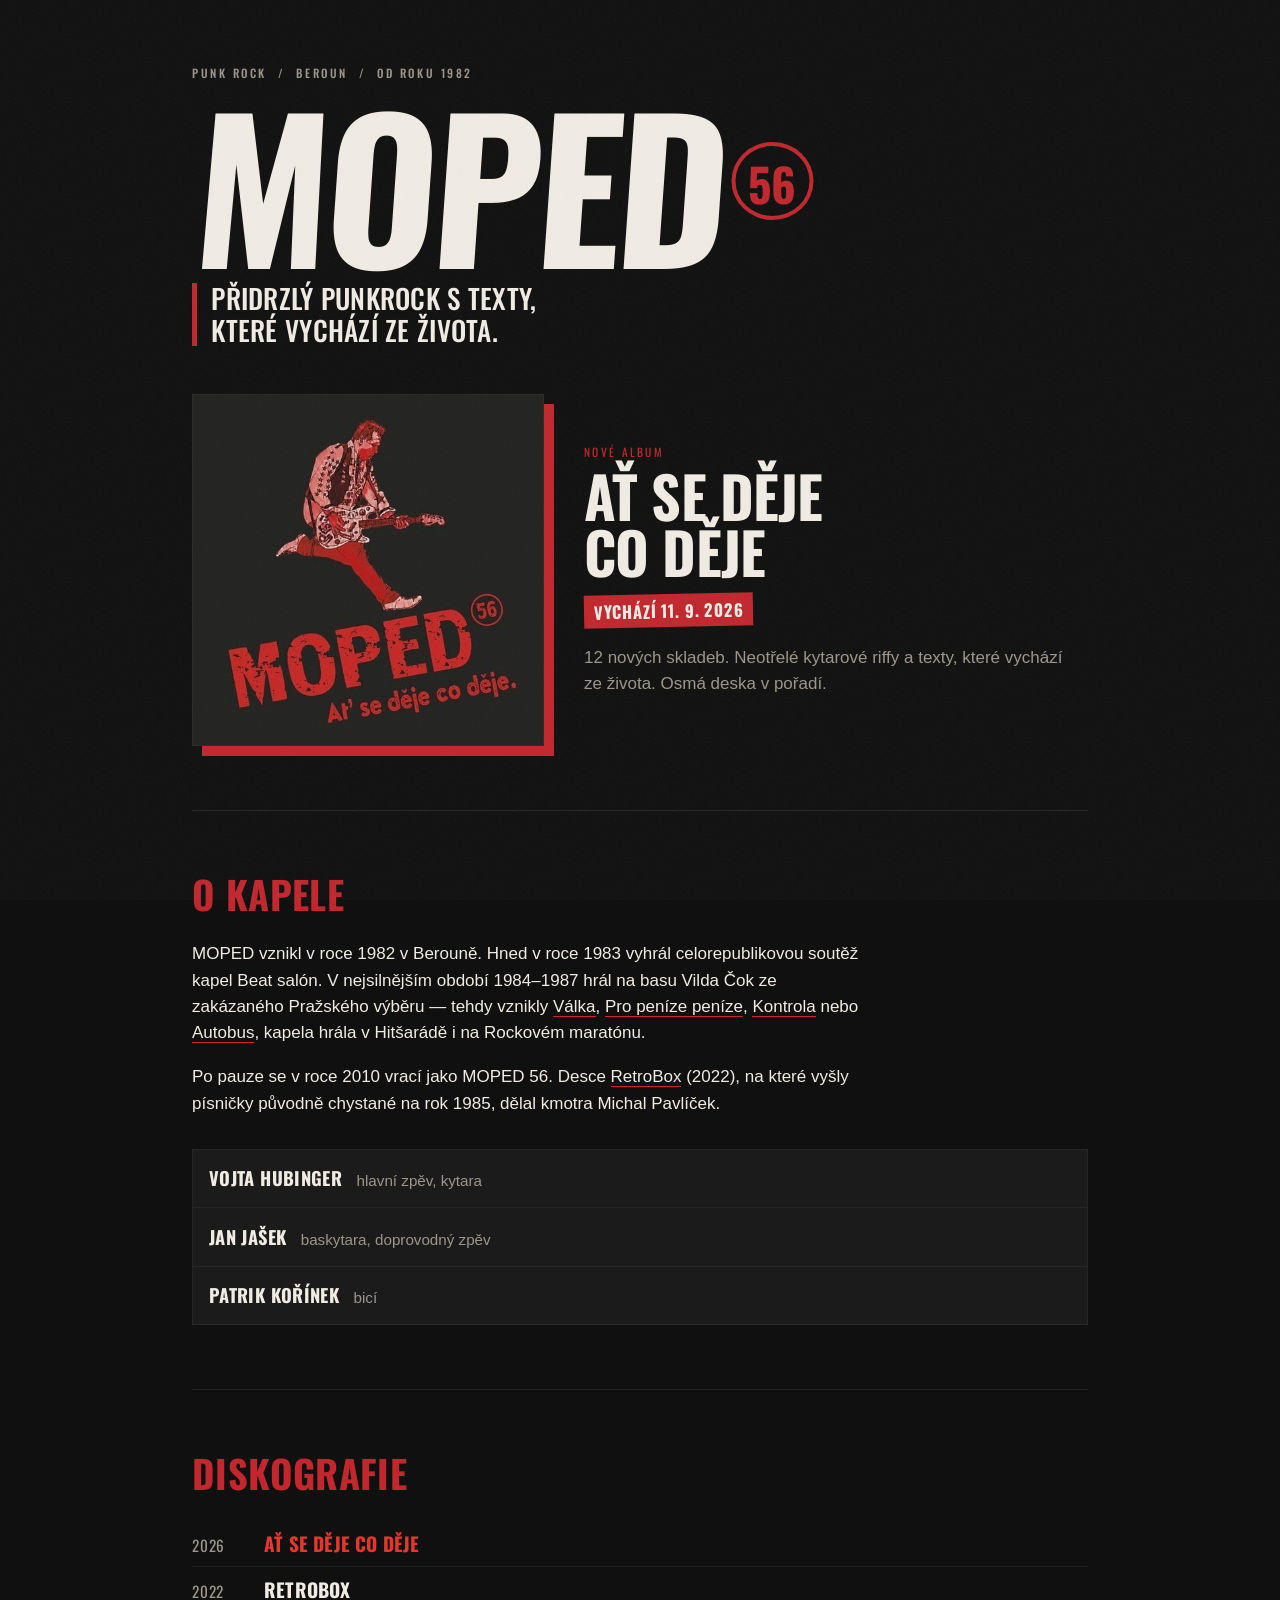
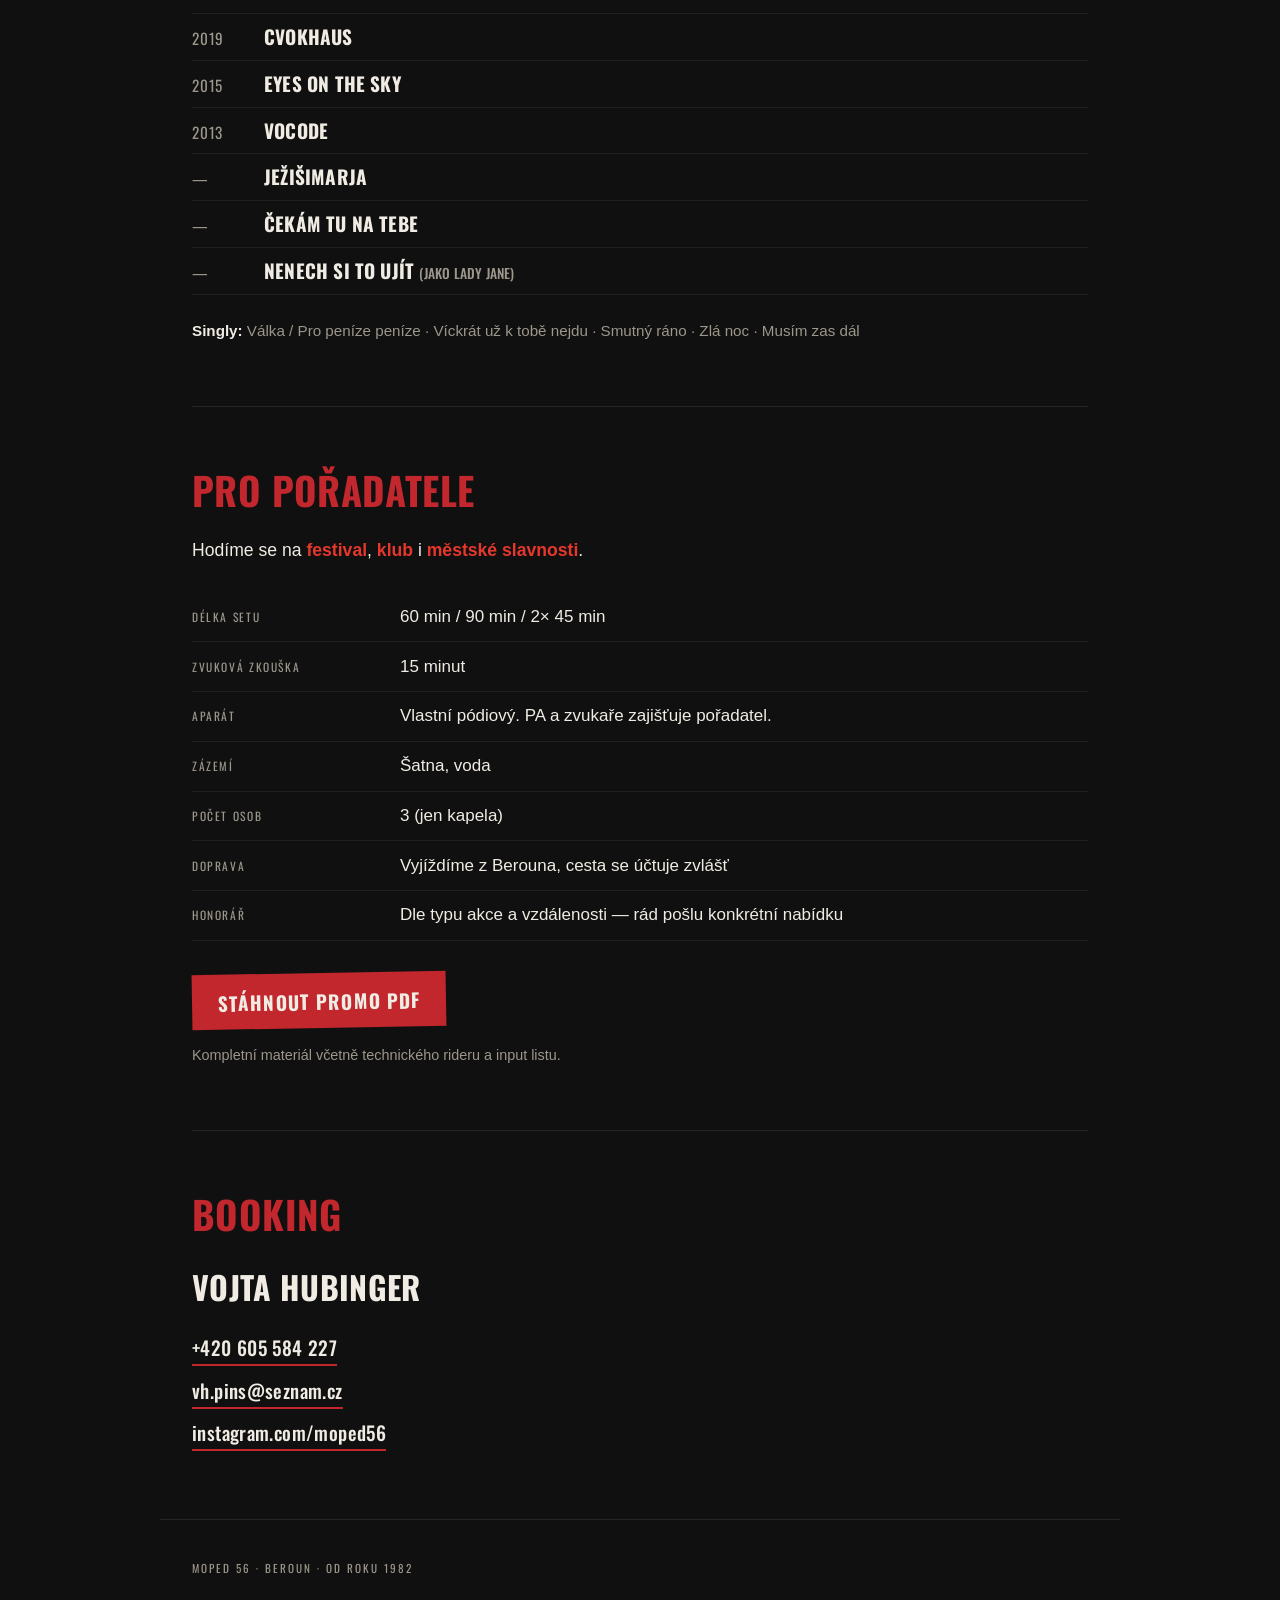
==== index.html @ 7392727e "Punk one-pager for MOPED 56 with a cleaned promoter PDF" ====
<!doctype html>
<html lang="cs">
<head>
<meta charset="utf-8">
<meta name="viewport" content="width=device-width, initial-scale=1">
<title>MOPED 56 — punk rock z Berouna od roku 1982</title>
<meta name="description" content="Přidrzlý punkrock s texty, které vychází ze života. Nové album Ať se děje co děje vychází 11. 9. 2026. Booking a promo materiály pro pořadatele.">
<meta property="og:type" content="website">
<meta property="og:title" content="MOPED 56 — Ať se děje co děje">
<meta property="og:description" content="Přidrzlý punkrock z Berouna od roku 1982. Nové album vychází 11. 9. 2026.">
<meta property="og:image" content="assets/cover.jpg">
<meta property="og:locale" content="cs_CZ">
<link rel="preconnect" href="https://fonts.googleapis.com">
<link rel="preconnect" href="https://fonts.gstatic.com" crossorigin>
<link href="https://fonts.googleapis.com/css2?family=Oswald:wght@500;700&display=swap&subset=latin-ext" rel="stylesheet">
<link rel="stylesheet" href="style.css">
</head>
<body>

<header class="hero">
  <p class="kicker">Punk rock &nbsp;/&nbsp; Beroun &nbsp;/&nbsp; od roku 1982</p>

  <h1 class="wordmark">Moped<span class="fiftysix">56</span></h1>

  <p class="claim">Přidrzlý punkrock s texty,<br>které vychází ze života.</p>

  <div class="release">
    <img class="cover" src="assets/cover.jpg" alt="Obal alba Ať se děje co děje" width="520" height="520">
    <div class="release-text">
      <p class="label">Nové album</p>
      <h2 class="album">Ať se děje<br>co děje</h2>
      <p class="date">Vychází 11. 9. 2026</p>
      <p class="meta">12 nových skladeb. Neotřelé kytarové riffy a texty, které vychází ze života. Osmá deska v pořadí.</p>
    </div>
  </div>
</header>

<main>

<section id="kapela">
  <h2 class="rubric">O kapele</h2>
  <div class="prose">
    <p>MOPED vznikl v roce 1982 v Berouně. Hned v roce 1983 vyhrál celorepublikovou soutěž kapel Beat salón. V nejsilnějším období 1984–1987 hrál na basu Vilda Čok ze zakázaného Pražského výběru — tehdy vznikly <em>Válka</em>, <em>Pro peníze peníze</em>, <em>Kontrola</em> nebo <em>Autobus</em>, kapela hrála v Hitšarádě i na Rockovém maratónu.</p>
    <p>Po pauze se v roce 2010 vrací jako MOPED 56. Desce <em>RetroBox</em> (2022), na které vyšly písničky původně chystané na rok 1985, dělal kmotra Michal Pavlíček.</p>
  </div>

  <ul class="lineup">
    <li><strong>Vojta Hubinger</strong><span>hlavní zpěv, kytara</span></li>
    <li><strong>Jan Jašek</strong><span>baskytara, doprovodný zpěv</span></li>
    <li><strong>Patrik Kořínek</strong><span>bicí</span></li>
  </ul>
</section>

<section id="diskografie">
  <h2 class="rubric">Diskografie</h2>
  <ol class="records">
    <li><span class="rec-year">2026</span> <span class="rec-name">Ať se děje co děje</span></li>
    <li><span class="rec-year">2022</span> <span class="rec-name">RetroBox</span></li>
    <li><span class="rec-year">2019</span> <span class="rec-name">Cvokhaus</span></li>
    <li><span class="rec-year">2015</span> <span class="rec-name">Eyes on the Sky</span></li>
    <li><span class="rec-year">2013</span> <span class="rec-name">VoCoDe</span></li>
    <li><span class="rec-year">—</span> <span class="rec-name">Ježišimarja</span></li>
    <li><span class="rec-year">—</span> <span class="rec-name">Čekám tu na tebe</span></li>
    <li><span class="rec-year">—</span> <span class="rec-name">Nenech si to ujít <em>(jako Lady Jane)</em></span></li>
  </ol>
  <p class="singles"><strong>Singly:</strong> Válka / Pro peníze peníze · Víckrát už k tobě nejdu · Smutný ráno · Zlá noc · Musím zas dál</p>
</section>

<section id="poradatele">
  <h2 class="rubric">Pro pořadatele</h2>
  <p class="fits">Hodíme se na <strong>festival</strong>, <strong>klub</strong> i <strong>městské slavnosti</strong>.</p>

  <dl class="specs">
    <div><dt>Délka setu</dt><dd>60 min / 90 min / 2× 45 min</dd></div>
    <div><dt>Zvuková zkouška</dt><dd>15 minut</dd></div>
    <div><dt>Aparát</dt><dd>Vlastní pódiový. PA a zvukaře zajišťuje pořadatel.</dd></div>
    <div><dt>Zázemí</dt><dd>Šatna, voda</dd></div>
    <div><dt>Počet osob</dt><dd>3 (jen kapela)</dd></div>
    <div><dt>Doprava</dt><dd>Vyjíždíme z Berouna, cesta se účtuje zvlášť</dd></div>
    <div><dt>Honorář</dt><dd>Dle typu akce a vzdálenosti — rád pošlu konkrétní nabídku</dd></div>
  </dl>

  <a class="button" href="Moped56-promo.pdf" download>Stáhnout promo PDF</a>
  <p class="button-note">Kompletní materiál včetně technického rideru a input listu.</p>
</section>

<section id="booking">
  <h2 class="rubric">Booking</h2>
  <p class="booker">Vojta Hubinger</p>
  <ul class="contact">
    <li><a href="tel:+420605584227">+420 605 584 227</a></li>
    <li><a href="mailto:vh.pins@seznam.cz">vh.pins@seznam.cz</a></li>
    <li><a href="https://instagram.com/moped56" rel="noopener">instagram.com/moped56</a></li>
  </ul>
</section>

</main>

<footer>
  <p>MOPED 56 · Beroun · od roku 1982</p>
</footer>

</body>
</html>
---- style.css ----
:root {
  --ink: #101010;
  --ink-soft: #1b1b1b;
  --paper: #f0ece4;
  --paper-dim: #9c968b;
  --red: #c1272d;
  --red-hot: #e5372c;
  --display: "Oswald", "Haettenschweiler", "Arial Narrow", sans-serif;
  --text: -apple-system, BlinkMacSystemFont, "Segoe UI", Helvetica, Arial, sans-serif;
}

*, *::before, *::after { box-sizing: border-box; }

body {
  margin: 0;
  background: var(--ink);
  color: var(--paper);
  font-family: var(--text);
  font-size: 17px;
  line-height: 1.55;
  -webkit-font-smoothing: antialiased;
}

/* Grain over the whole page — keeps the flat black from looking like a slide */
body::after {
  content: "";
  position: fixed;
  inset: 0;
  pointer-events: none;
  z-index: 9;
  opacity: 0.05;
  background-image: url("data:image/svg+xml;utf8,<svg xmlns='http://www.w3.org/2000/svg' width='160' height='160'><filter id='n'><feTurbulence type='fractalNoise' baseFrequency='0.85' numOctaves='3'/></filter><rect width='160' height='160' filter='url(%23n)'/></svg>");
}

img { max-width: 100%; height: auto; display: block; }

a { color: var(--red-hot); }

/* ---------- hero ---------- */

.hero {
  padding: 2.5rem 1.25rem 3rem;
  max-width: 60rem;
  margin: 0 auto;
}

.kicker {
  font-family: var(--display);
  font-weight: 500;
  text-transform: uppercase;
  letter-spacing: 0.22em;
  font-size: 0.72rem;
  color: var(--paper-dim);
  margin: 0 0 1.5rem;
}

.wordmark {
  font-family: var(--display);
  font-weight: 700;
  text-transform: uppercase;
  font-size: clamp(4.5rem, 24vw, 12rem);
  line-height: 0.8;
  letter-spacing: -0.03em;
  margin: 0;
  transform: skewX(-4deg);
  transform-origin: left bottom;
}

.fiftysix {
  display: inline-block;
  vertical-align: super;
  margin-left: 0.12em;
  font-size: 0.24em;
  line-height: 1;
  letter-spacing: 0;
  color: var(--red);
  border: 0.09em solid var(--red);
  border-radius: 50%;
  padding: 0.3em 0.28em 0.22em;
  transform: skewX(4deg);
}

.claim {
  font-family: var(--display);
  font-weight: 500;
  font-size: clamp(1.15rem, 4.5vw, 1.7rem);
  line-height: 1.15;
  text-transform: uppercase;
  letter-spacing: 0.01em;
  margin: 1.5rem 0 0;
  padding-left: 0.9rem;
  border-left: 5px solid var(--red);
}

/* ---------- release block ---------- */

.release {
  margin-top: 3rem;
  display: grid;
  gap: 1.75rem;
  align-items: center;
}

.cover {
  width: 100%;
  max-width: 26rem;
  border: 1px solid #2b2b2b;
  box-shadow: 10px 10px 0 var(--red);
}

.label {
  font-family: var(--display);
  text-transform: uppercase;
  letter-spacing: 0.2em;
  font-size: 0.72rem;
  color: var(--red);
  margin: 0 0 0.4rem;
}

.album {
  font-family: var(--display);
  font-weight: 700;
  text-transform: uppercase;
  font-size: clamp(2.2rem, 9vw, 3.6rem);
  line-height: 0.98;
  letter-spacing: -0.015em;
  margin: 0;
}

.date {
  font-family: var(--display);
  font-weight: 700;
  text-transform: uppercase;
  letter-spacing: 0.05em;
  font-size: 1.05rem;
  margin: 0.9rem 0 0;
  display: inline-block;
  background: var(--red);
  color: var(--paper);
  padding: 0.25rem 0.6rem 0.2rem;
  transform: rotate(-1.2deg);
}

.meta {
  margin: 1.1rem 0 0;
  color: var(--paper-dim);
  max-width: 30rem;
}

/* ---------- sections ---------- */

main {
  max-width: 60rem;
  margin: 0 auto;
  padding: 0 1.25rem;
}

section {
  padding: 3rem 0;
  border-top: 1px solid #262626;
}

.rubric {
  font-family: var(--display);
  font-weight: 700;
  text-transform: uppercase;
  font-size: clamp(1.6rem, 6vw, 2.4rem);
  letter-spacing: 0.01em;
  line-height: 1;
  margin: 0 0 1.75rem;
  color: var(--red);
}

.prose p { margin: 0 0 1.1rem; max-width: 42rem; }
.prose em { font-style: normal; color: var(--paper); border-bottom: 1px solid var(--red); }

/* ---------- lineup ---------- */

.lineup {
  list-style: none;
  margin: 2rem 0 0;
  padding: 0;
  display: grid;
  gap: 1px;
  background: #262626;
  border: 1px solid #262626;
}

.lineup li {
  background: var(--ink-soft);
  padding: 0.9rem 1rem;
  display: flex;
  flex-wrap: wrap;
  gap: 0.25rem 0.9rem;
  align-items: baseline;
}

.lineup strong {
  font-family: var(--display);
  font-weight: 700;
  text-transform: uppercase;
  letter-spacing: 0.02em;
  font-size: 1.15rem;
}

.lineup span { color: var(--paper-dim); font-size: 0.95rem; }

/* ---------- discography ---------- */

.records { list-style: none; margin: 0; padding: 0; }

.records li {
  display: flex;
  gap: 1rem;
  align-items: baseline;
  padding: 0.5rem 0;
  border-bottom: 1px solid #1f1f1f;
}

.records li:first-child .rec-name { color: var(--red-hot); }

.rec-year {
  font-family: var(--display);
  color: var(--paper-dim);
  font-size: 0.95rem;
  min-width: 3.5rem;
  letter-spacing: 0.05em;
}

.rec-name {
  font-family: var(--display);
  font-weight: 700;
  text-transform: uppercase;
  font-size: 1.2rem;
  letter-spacing: 0.01em;
}

.rec-name em { font-style: normal; font-weight: 500; color: var(--paper-dim); font-size: 0.85rem; }

.singles { margin: 1.5rem 0 0; color: var(--paper-dim); font-size: 0.95rem; }
.singles strong { color: var(--paper); }

/* ---------- promoters ---------- */

.fits { margin: 0 0 1.75rem; font-size: 1.1rem; }
.fits strong { color: var(--red-hot); }

.specs { margin: 0; }

.specs > div {
  display: grid;
  grid-template-columns: 1fr;
  gap: 0.1rem;
  padding: 0.7rem 0;
  border-bottom: 1px solid #1f1f1f;
}

.specs dt {
  font-family: var(--display);
  text-transform: uppercase;
  letter-spacing: 0.14em;
  font-size: 0.72rem;
  color: var(--paper-dim);
}

.specs dd { margin: 0; }

.button {
  display: inline-block;
  margin-top: 2rem;
  background: var(--red);
  color: var(--paper);
  text-decoration: none;
  font-family: var(--display);
  font-weight: 700;
  text-transform: uppercase;
  letter-spacing: 0.06em;
  font-size: 1.2rem;
  padding: 0.85rem 1.6rem 0.75rem;
  transform: rotate(-1deg);
  transition: background 0.1s linear, transform 0.1s linear;
}

.button:hover, .button:focus {
  background: var(--red-hot);
  transform: rotate(0deg) scale(1.02);
}

.button-note { margin: 1rem 0 0; color: var(--paper-dim); font-size: 0.9rem; }

/* ---------- booking ---------- */

.booker {
  font-family: var(--display);
  font-weight: 700;
  text-transform: uppercase;
  font-size: clamp(1.5rem, 6vw, 2rem);
  letter-spacing: 0.01em;
  margin: 0 0 1rem;
}

.contact { list-style: none; margin: 0; padding: 0; }

.contact li { padding: 0.35rem 0; }

.contact a {
  font-family: var(--display);
  font-weight: 500;
  font-size: 1.2rem;
  letter-spacing: 0.02em;
  color: var(--paper);
  text-decoration: none;
  border-bottom: 2px solid var(--red);
  padding-bottom: 2px;
}

.contact a:hover, .contact a:focus { color: var(--red-hot); }

/* ---------- footer ---------- */

footer {
  max-width: 60rem;
  margin: 0 auto;
  padding: 2.5rem 1.25rem 3.5rem;
  border-top: 1px solid #262626;
}

footer p {
  margin: 0;
  font-family: var(--display);
  text-transform: uppercase;
  letter-spacing: 0.18em;
  font-size: 0.7rem;
  color: var(--paper-dim);
}

/* ---------- wider screens ---------- */

@media (min-width: 46rem) {
  .hero { padding: 4rem 2rem 4rem; }
  main, footer { padding-left: 2rem; padding-right: 2rem; }
  .release { grid-template-columns: minmax(0, 22rem) 1fr; gap: 2.5rem; }
  .specs > div { grid-template-columns: 12rem 1fr; gap: 1rem; align-items: baseline; }
  .specs dt { padding-top: 0.2rem; }
  section { padding: 4rem 0; }
}

@media (prefers-reduced-motion: reduce) {
  .button { transition: none; }
}
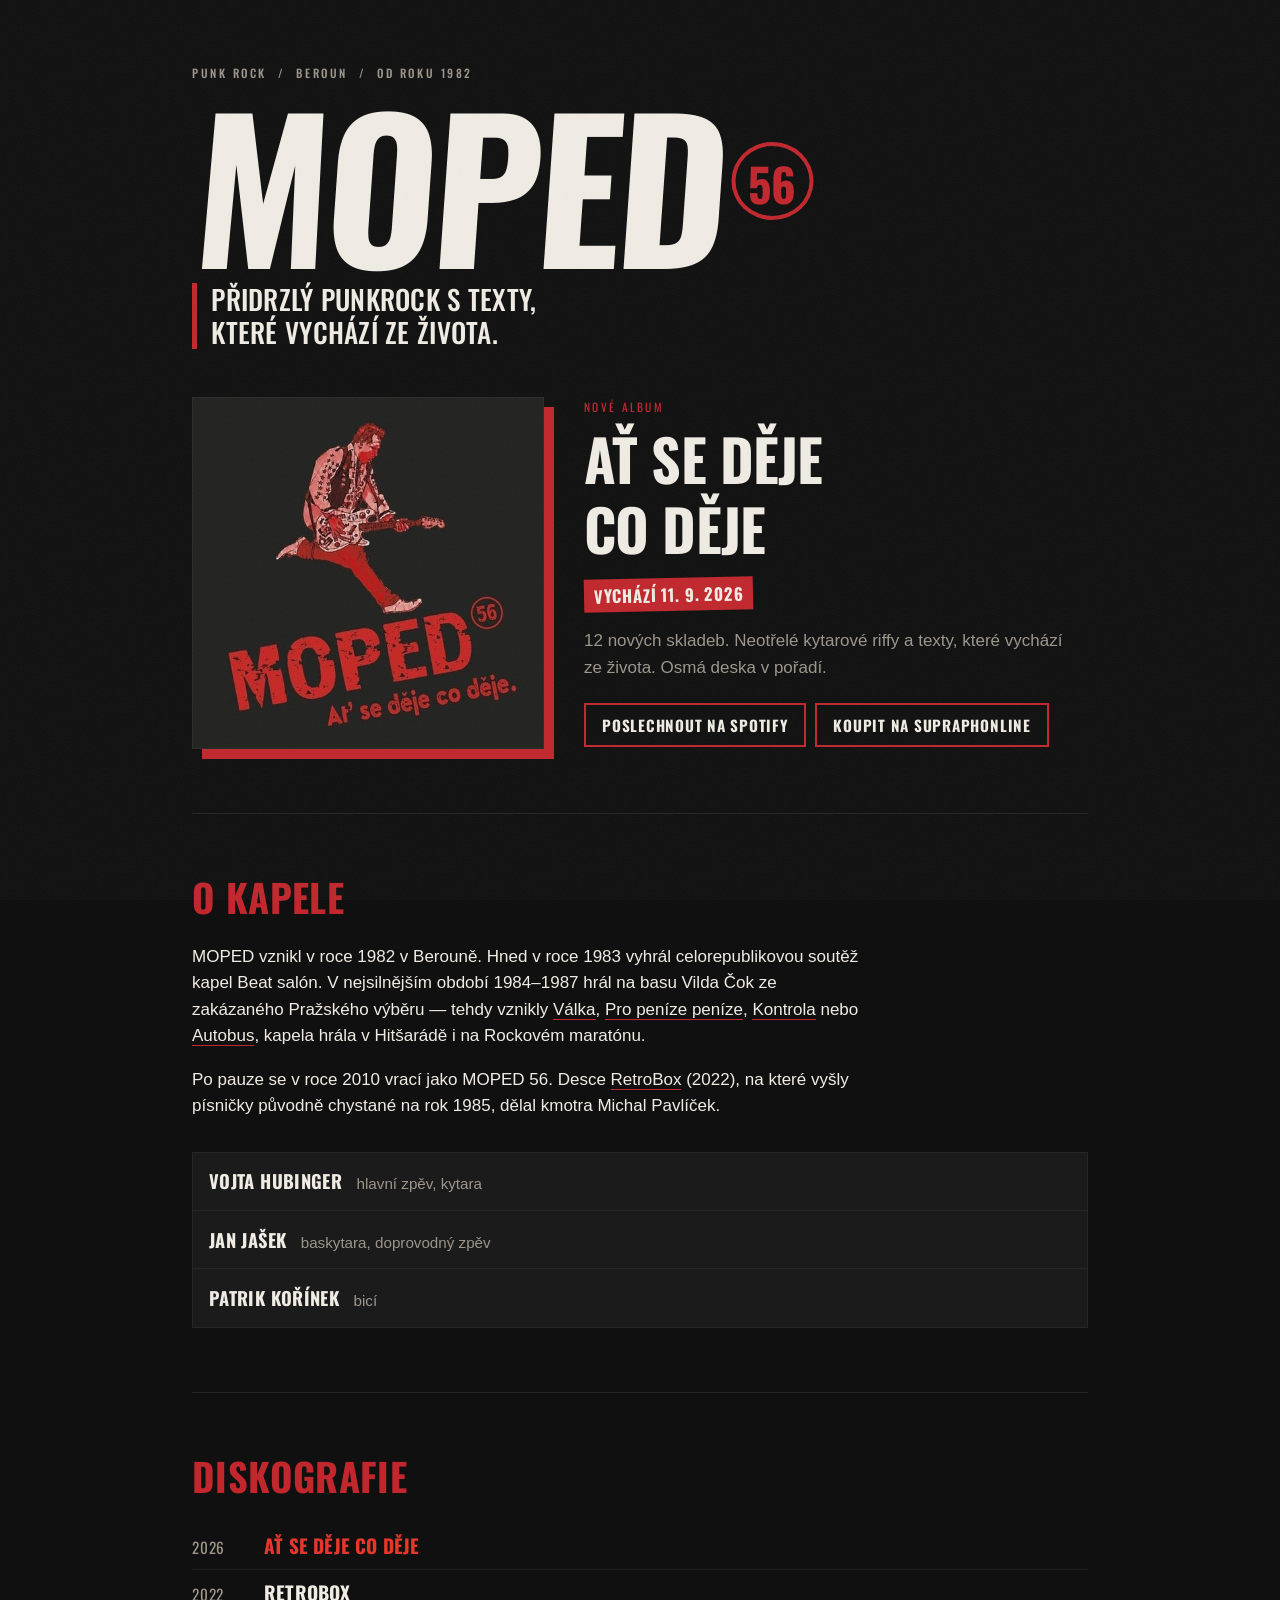
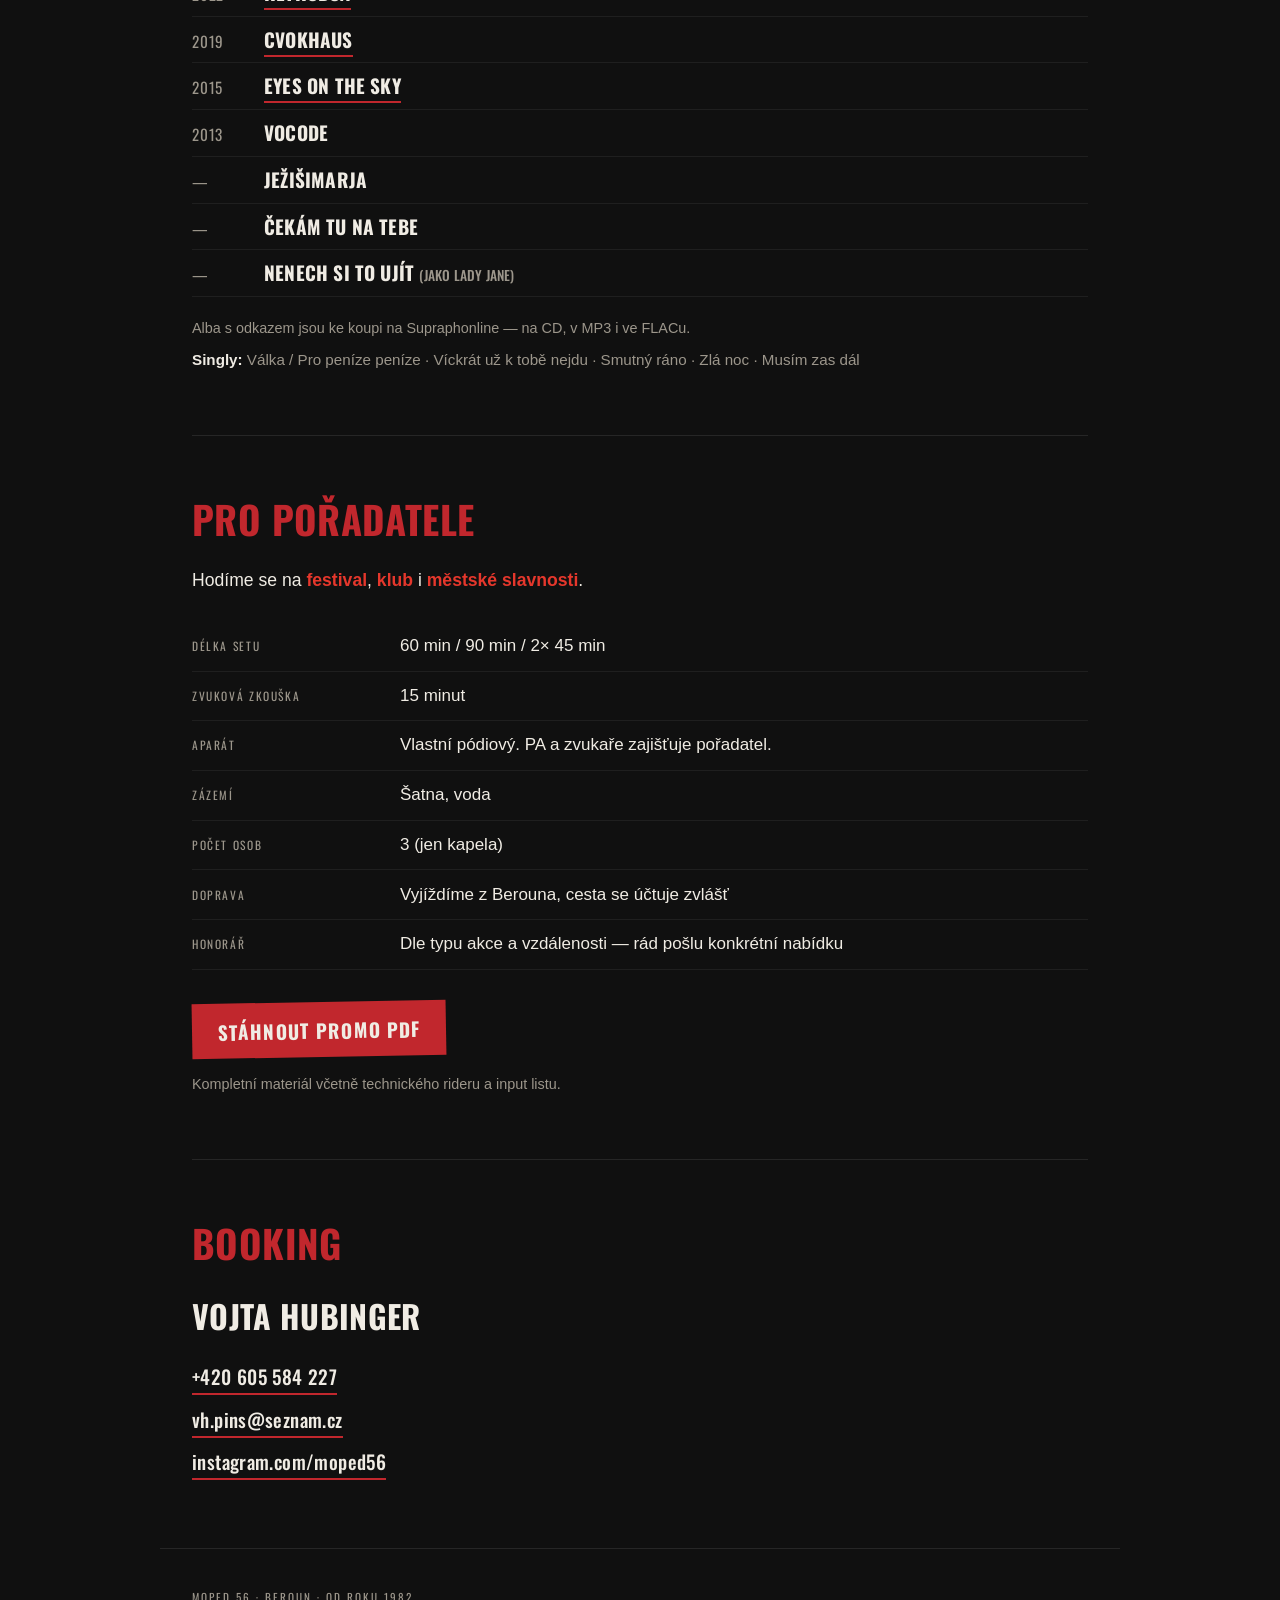
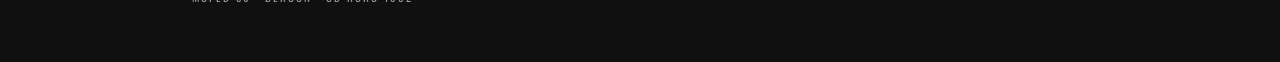
==== commit 44a15b41: "Add Spotify and Supraphonline links, fix caron collision in the album title Also adds docs/ covering" ====
--- a/index.html
+++ b/index.html
@@ -31,6 +31,11 @@
       <h2 class="album">Ať se děje<br>co děje</h2>
       <p class="date">Vychází 11. 9. 2026</p>
       <p class="meta">12 nových skladeb. Neotřelé kytarové riffy a texty, které vychází ze života. Osmá deska v pořadí.</p>
+
+      <div class="links">
+        <a class="link-btn" href="https://open.spotify.com/artist/3JX1EqImdihFfyDZTZLHoA" rel="noopener">Poslechnout na Spotify</a>
+        <a class="link-btn" href="https://www.supraphonline.cz/umelec/253257-moped-56" rel="noopener">Koupit na Supraphonline</a>
+      </div>
     </div>
   </div>
 </header>
@@ -55,14 +60,15 @@
   <h2 class="rubric">Diskografie</h2>
   <ol class="records">
     <li><span class="rec-year">2026</span> <span class="rec-name">Ať se děje co děje</span></li>
-    <li><span class="rec-year">2022</span> <span class="rec-name">RetroBox</span></li>
-    <li><span class="rec-year">2019</span> <span class="rec-name">Cvokhaus</span></li>
-    <li><span class="rec-year">2015</span> <span class="rec-name">Eyes on the Sky</span></li>
+    <li><span class="rec-year">2022</span> <span class="rec-name"><a href="https://www.supraphonline.cz/album/697543-retrobox" rel="noopener">RetroBox</a></span></li>
+    <li><span class="rec-year">2019</span> <span class="rec-name"><a href="https://www.supraphonline.cz/album/479770-cvokhaus" rel="noopener">Cvokhaus</a></span></li>
+    <li><span class="rec-year">2015</span> <span class="rec-name"><a href="https://www.supraphonline.cz/album/176116-eyes-on-the-sky" rel="noopener">Eyes on the Sky</a></span></li>
     <li><span class="rec-year">2013</span> <span class="rec-name">VoCoDe</span></li>
     <li><span class="rec-year">—</span> <span class="rec-name">Ježišimarja</span></li>
     <li><span class="rec-year">—</span> <span class="rec-name">Čekám tu na tebe</span></li>
     <li><span class="rec-year">—</span> <span class="rec-name">Nenech si to ujít <em>(jako Lady Jane)</em></span></li>
   </ol>
+  <p class="disco-note">Alba s odkazem jsou ke koupi na Supraphonline — na CD, v MP3 i ve FLACu.</p>
   <p class="singles"><strong>Singly:</strong> Válka / Pro peníze peníze · Víckrát už k tobě nejdu · Smutný ráno · Zlá noc · Musím zas dál</p>
 </section>
 
--- a/style.css
+++ b/style.css
@@ -84,7 +84,7 @@
   font-family: var(--display);
   font-weight: 500;
   font-size: clamp(1.15rem, 4.5vw, 1.7rem);
-  line-height: 1.15;
+  line-height: 1.2;
   text-transform: uppercase;
   letter-spacing: 0.01em;
   margin: 1.5rem 0 0;
@@ -122,7 +122,9 @@
   font-weight: 700;
   text-transform: uppercase;
   font-size: clamp(2.2rem, 9vw, 3.6rem);
-  line-height: 0.98;
+  /* Czech carons need the room: below 1.2 the Ě of "co děje" rides up into the
+     line above and reads as a comma after "SE". Verified at 1.10 and 1.16 too. */
+  line-height: 1.22;
   letter-spacing: -0.015em;
   margin: 0;
 }
@@ -145,6 +147,31 @@
   margin: 1.1rem 0 0;
   color: var(--paper-dim);
   max-width: 30rem;
+}
+
+.links {
+  display: flex;
+  flex-wrap: wrap;
+  gap: 0.6rem;
+  margin-top: 1.4rem;
+}
+
+.link-btn {
+  font-family: var(--display);
+  font-weight: 700;
+  text-transform: uppercase;
+  letter-spacing: 0.05em;
+  font-size: 0.95rem;
+  color: var(--paper);
+  text-decoration: none;
+  border: 2px solid var(--red);
+  padding: 0.55rem 1rem 0.45rem;
+  transition: background 0.1s linear, color 0.1s linear;
+}
+
+.link-btn:hover, .link-btn:focus {
+  background: var(--red);
+  color: var(--paper);
 }
 
 /* ---------- sections ---------- */
@@ -237,7 +264,18 @@
 
 .rec-name em { font-style: normal; font-weight: 500; color: var(--paper-dim); font-size: 0.85rem; }
 
-.singles { margin: 1.5rem 0 0; color: var(--paper-dim); font-size: 0.95rem; }
+.rec-name a {
+  color: var(--paper);
+  text-decoration: none;
+  border-bottom: 2px solid var(--red);
+  padding-bottom: 1px;
+}
+
+.rec-name a:hover, .rec-name a:focus { color: var(--red-hot); }
+
+.disco-note { margin: 1.25rem 0 0; color: var(--paper-dim); font-size: 0.9rem; }
+
+.singles { margin: 0.5rem 0 0; color: var(--paper-dim); font-size: 0.95rem; }
 .singles strong { color: var(--paper); }
 
 /* ---------- promoters ---------- */
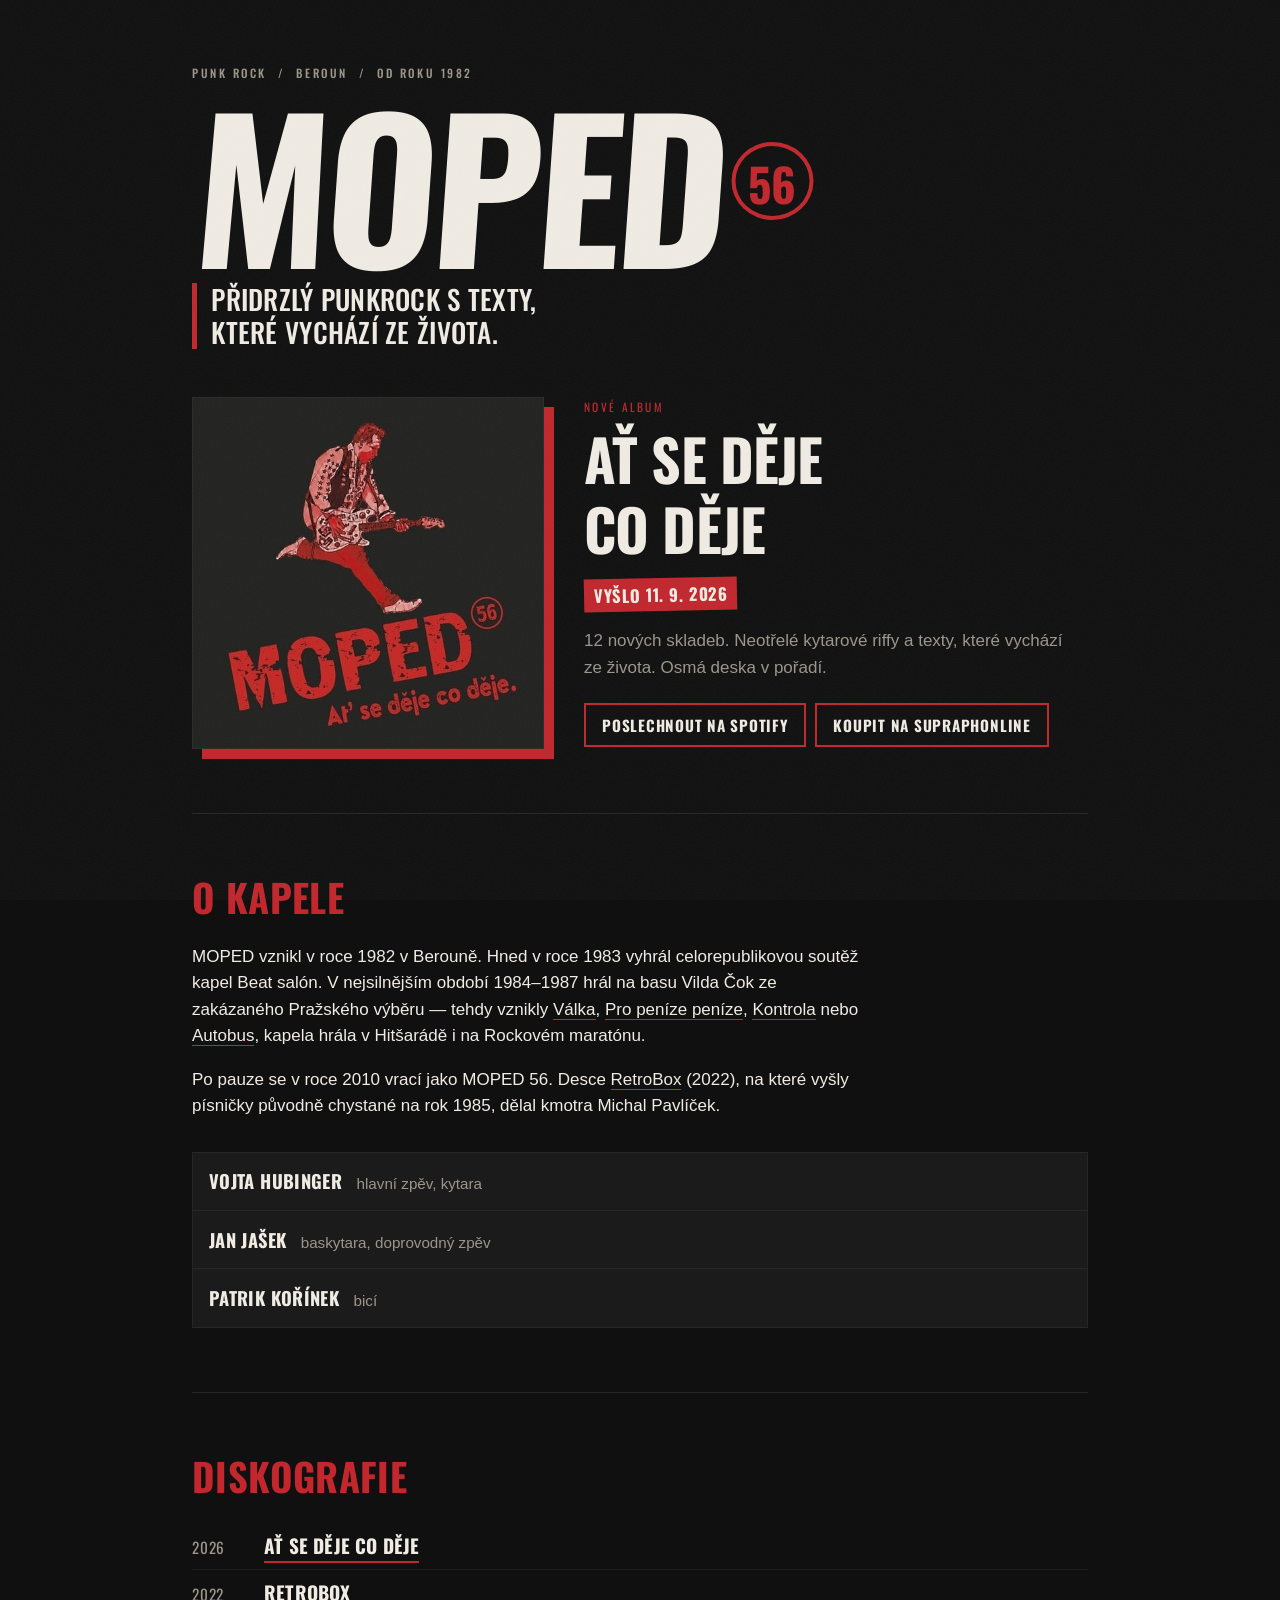
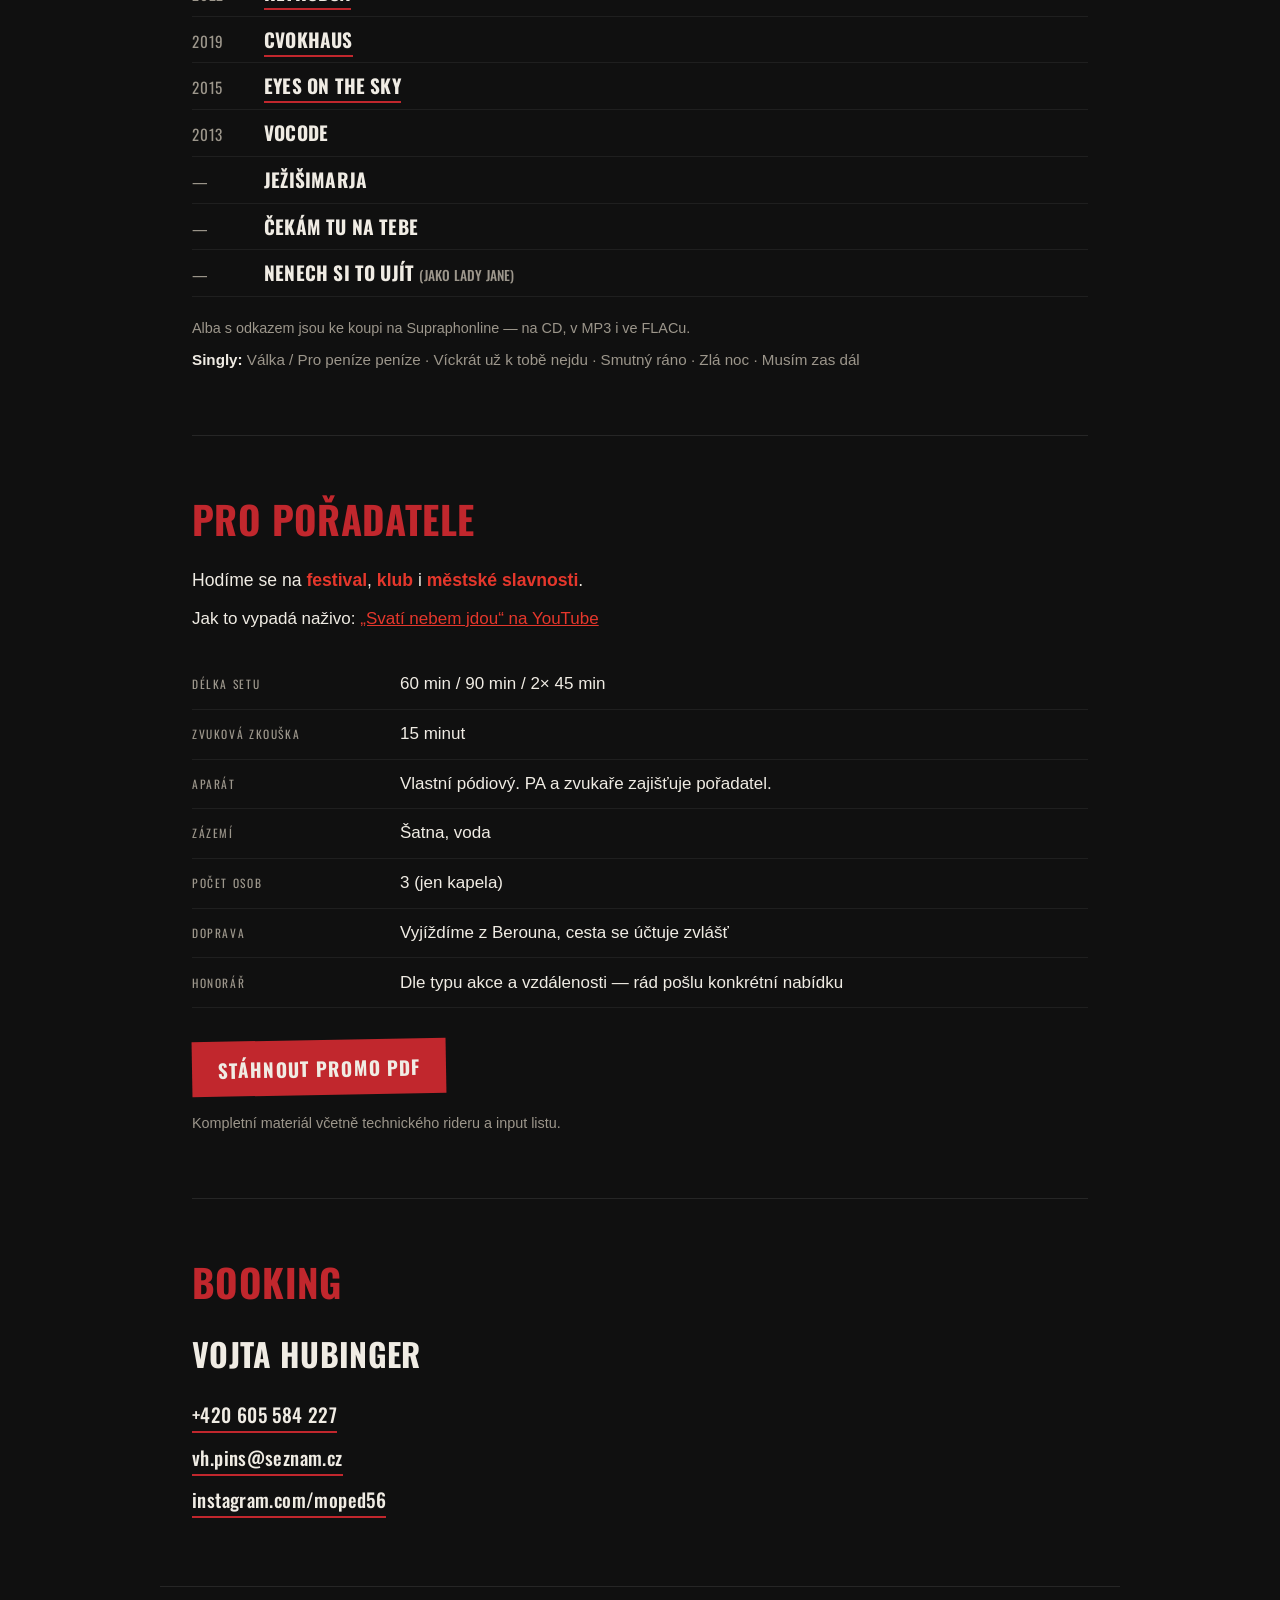
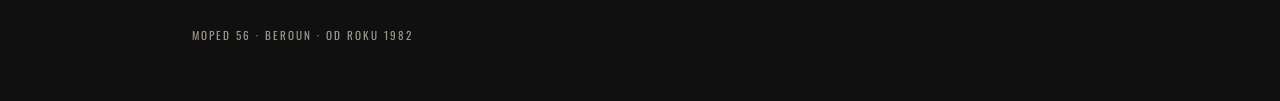
==== commit 182ed09a: "Link new album shop page and live video, add sitemap - Hero buy button and discography point at the " ====
--- a/index.html
+++ b/index.html
@@ -4,12 +4,14 @@
 <meta charset="utf-8">
 <meta name="viewport" content="width=device-width, initial-scale=1">
 <title>MOPED 56 — punk rock z Berouna od roku 1982</title>
-<meta name="description" content="Přidrzlý punkrock s texty, které vychází ze života. Nové album Ať se děje co děje vychází 11. 9. 2026. Booking a promo materiály pro pořadatele.">
+<meta name="description" content="Přidrzlý punkrock s texty, které vychází ze života. Nové album Ať se děje co děje vyšlo 11. 9. 2026. Booking a promo materiály pro pořadatele.">
 <meta property="og:type" content="website">
 <meta property="og:title" content="MOPED 56 — Ať se děje co děje">
-<meta property="og:description" content="Přidrzlý punkrock z Berouna od roku 1982. Nové album vychází 11. 9. 2026.">
-<meta property="og:image" content="assets/cover.jpg">
+<meta property="og:description" content="Přidrzlý punkrock z Berouna od roku 1982. Nové album vyšlo 11. 9. 2026.">
+<meta property="og:url" content="https://moped56.cz/">
+<meta property="og:image" content="https://moped56.cz/assets/cover.jpg">
 <meta property="og:locale" content="cs_CZ">
+<link rel="canonical" href="https://moped56.cz/">
 <link rel="preconnect" href="https://fonts.googleapis.com">
 <link rel="preconnect" href="https://fonts.gstatic.com" crossorigin>
 <link href="https://fonts.googleapis.com/css2?family=Oswald:wght@500;700&display=swap&subset=latin-ext" rel="stylesheet">
@@ -29,12 +31,12 @@
     <div class="release-text">
       <p class="label">Nové album</p>
       <h2 class="album">Ať se děje<br>co děje</h2>
-      <p class="date">Vychází 11. 9. 2026</p>
+      <p class="date">Vyšlo 11. 9. 2026</p>
       <p class="meta">12 nových skladeb. Neotřelé kytarové riffy a texty, které vychází ze života. Osmá deska v pořadí.</p>
 
       <div class="links">
         <a class="link-btn" href="https://open.spotify.com/artist/3JX1EqImdihFfyDZTZLHoA" rel="noopener">Poslechnout na Spotify</a>
-        <a class="link-btn" href="https://www.supraphonline.cz/umelec/253257-moped-56" rel="noopener">Koupit na Supraphonline</a>
+        <a class="link-btn" href="https://www.supraphonline.cz/album/943127-at-se-deje-co-deje" rel="noopener">Koupit na Supraphonline</a>
       </div>
     </div>
   </div>
@@ -59,7 +61,7 @@
 <section id="diskografie">
   <h2 class="rubric">Diskografie</h2>
   <ol class="records">
-    <li><span class="rec-year">2026</span> <span class="rec-name">Ať se děje co děje</span></li>
+    <li><span class="rec-year">2026</span> <span class="rec-name"><a href="https://www.supraphonline.cz/album/943127-at-se-deje-co-deje" rel="noopener">Ať se děje co děje</a></span></li>
     <li><span class="rec-year">2022</span> <span class="rec-name"><a href="https://www.supraphonline.cz/album/697543-retrobox" rel="noopener">RetroBox</a></span></li>
     <li><span class="rec-year">2019</span> <span class="rec-name"><a href="https://www.supraphonline.cz/album/479770-cvokhaus" rel="noopener">Cvokhaus</a></span></li>
     <li><span class="rec-year">2015</span> <span class="rec-name"><a href="https://www.supraphonline.cz/album/176116-eyes-on-the-sky" rel="noopener">Eyes on the Sky</a></span></li>
@@ -75,6 +77,7 @@
 <section id="poradatele">
   <h2 class="rubric">Pro pořadatele</h2>
   <p class="fits">Hodíme se na <strong>festival</strong>, <strong>klub</strong> i <strong>městské slavnosti</strong>.</p>
+  <p class="live-video">Jak to vypadá naživo: <a href="https://www.youtube.com/watch?v=m8Ar5Jatpdw" rel="noopener">„Svatí nebem jdou“ na YouTube</a></p>
 
   <dl class="specs">
     <div><dt>Délka setu</dt><dd>60 min / 90 min / 2× 45 min</dd></div>
--- a/style.css
+++ b/style.css
@@ -282,6 +282,7 @@
 
 .fits { margin: 0 0 1.75rem; font-size: 1.1rem; }
 .fits strong { color: var(--red-hot); }
+.live-video { margin: -1rem 0 1.75rem; }
 
 .specs { margin: 0; }
 
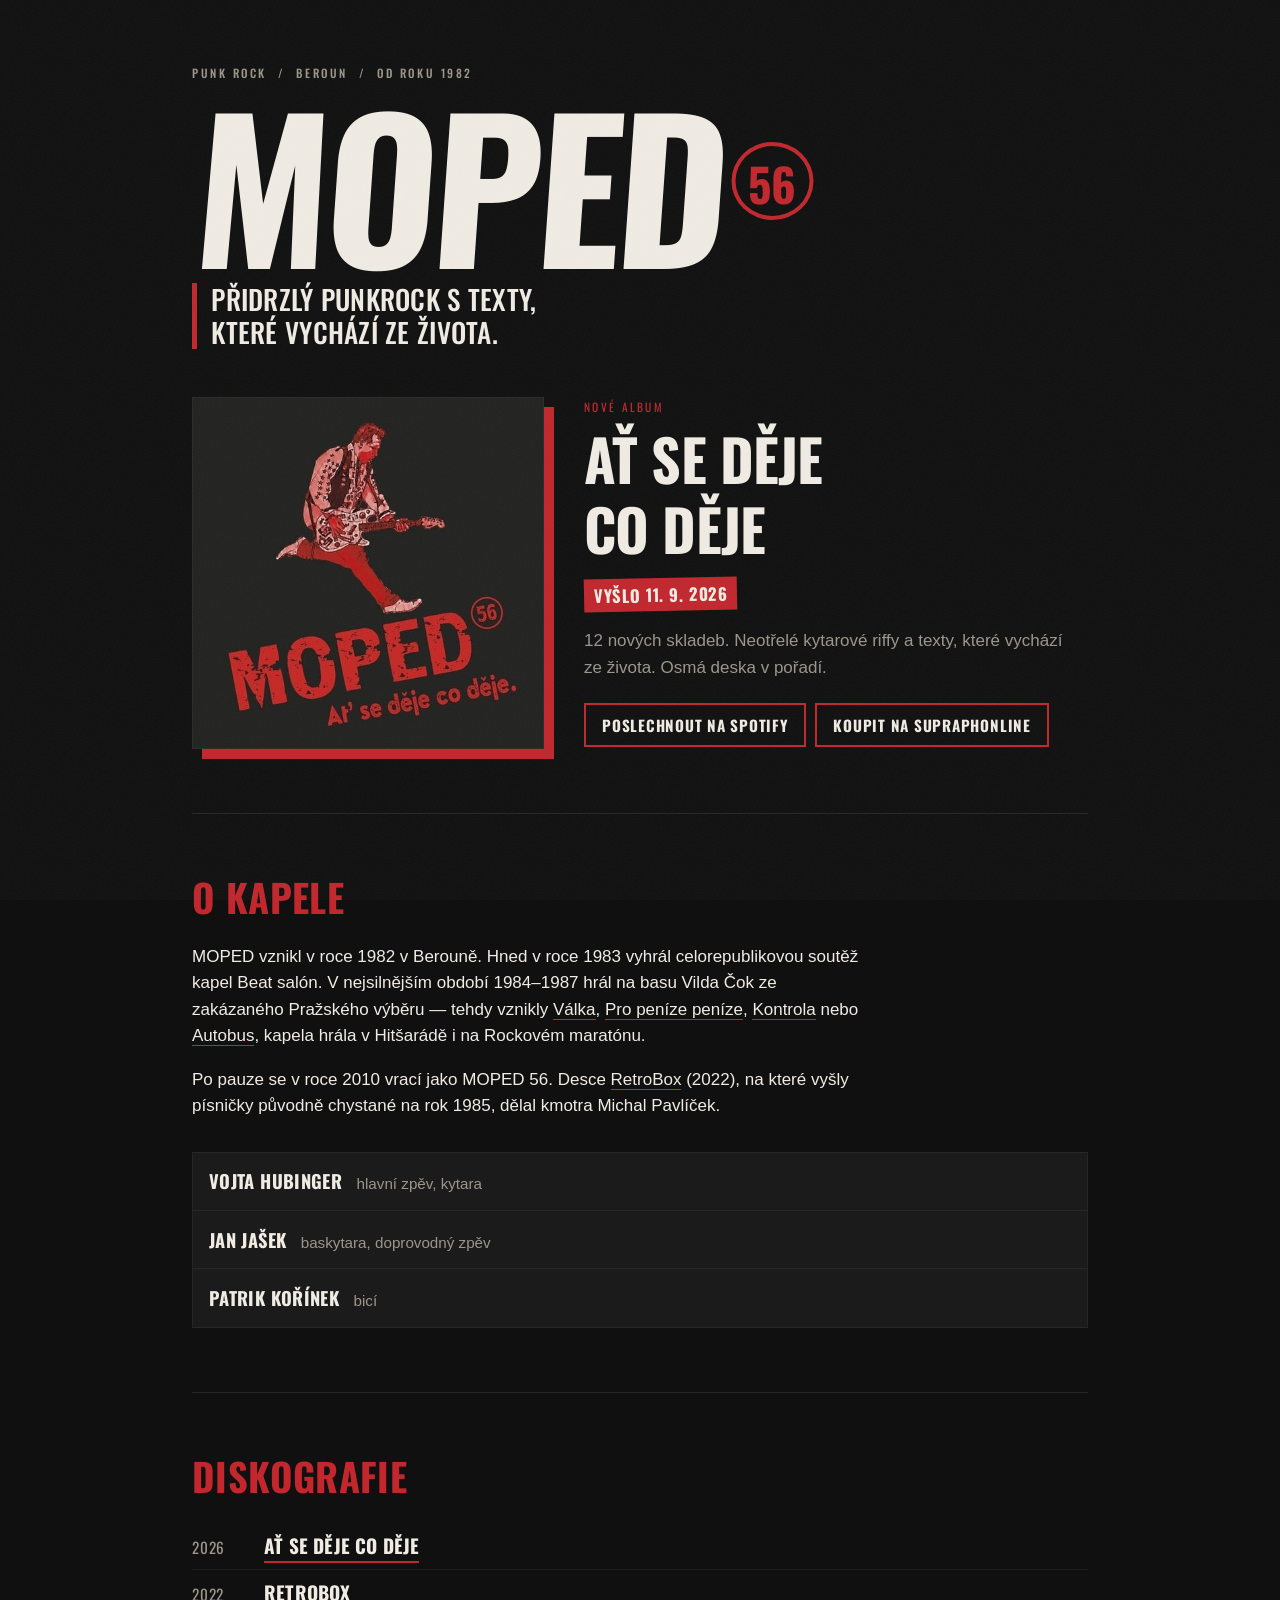
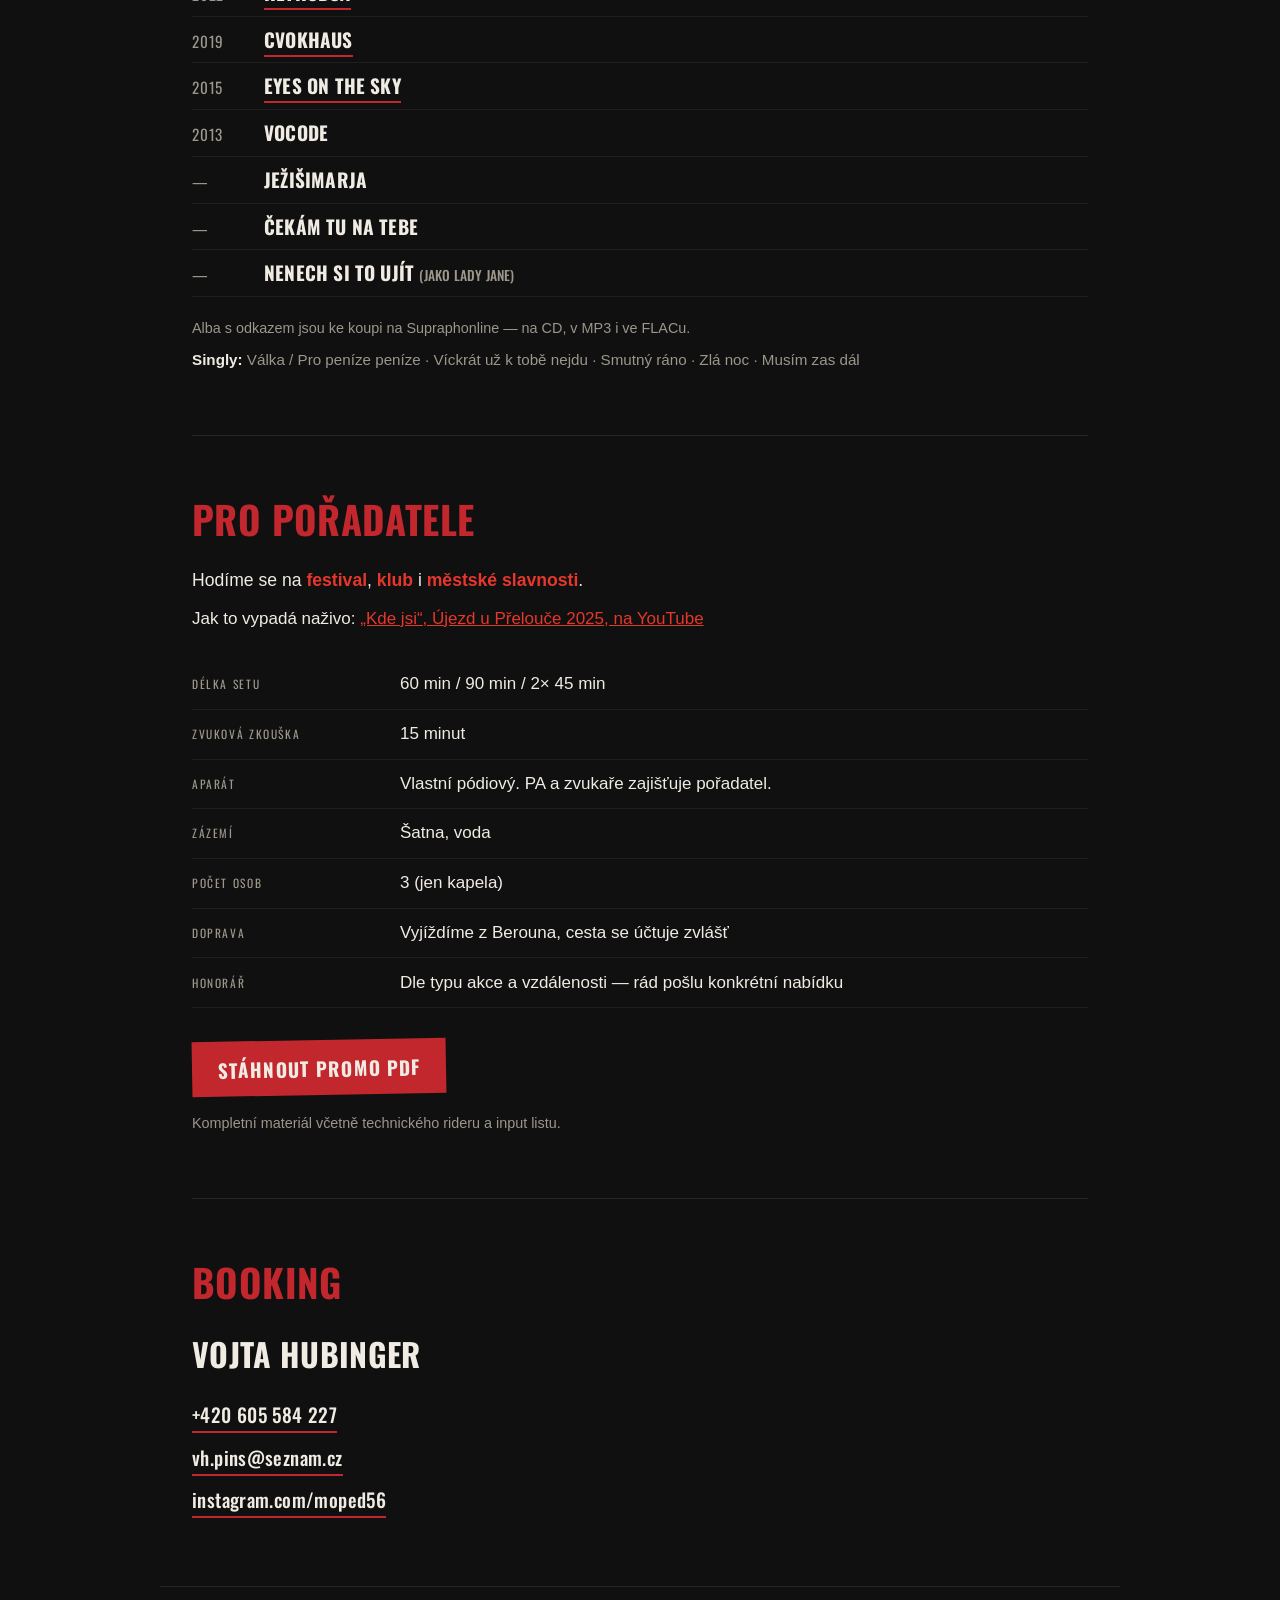
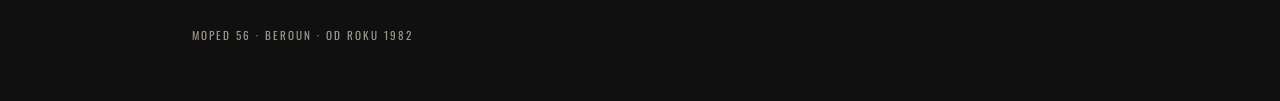
==== commit f4c843d7: "Swap live video for a concert recording Co-Authored-By: Claude Opus 5.5 <noreply@anthropic.com>" ====
--- a/index.html
+++ b/index.html
@@ -77,7 +77,7 @@
 <section id="poradatele">
   <h2 class="rubric">Pro pořadatele</h2>
   <p class="fits">Hodíme se na <strong>festival</strong>, <strong>klub</strong> i <strong>městské slavnosti</strong>.</p>
-  <p class="live-video">Jak to vypadá naživo: <a href="https://www.youtube.com/watch?v=m8Ar5Jatpdw" rel="noopener">„Svatí nebem jdou“ na YouTube</a></p>
+  <p class="live-video">Jak to vypadá naživo: <a href="https://www.youtube.com/watch?v=pqLfuXRMy8A" rel="noopener">„Kde jsi“, Újezd u Přelouče 2025, na YouTube</a></p>
 
   <dl class="specs">
     <div><dt>Délka setu</dt><dd>60 min / 90 min / 2× 45 min</dd></div>
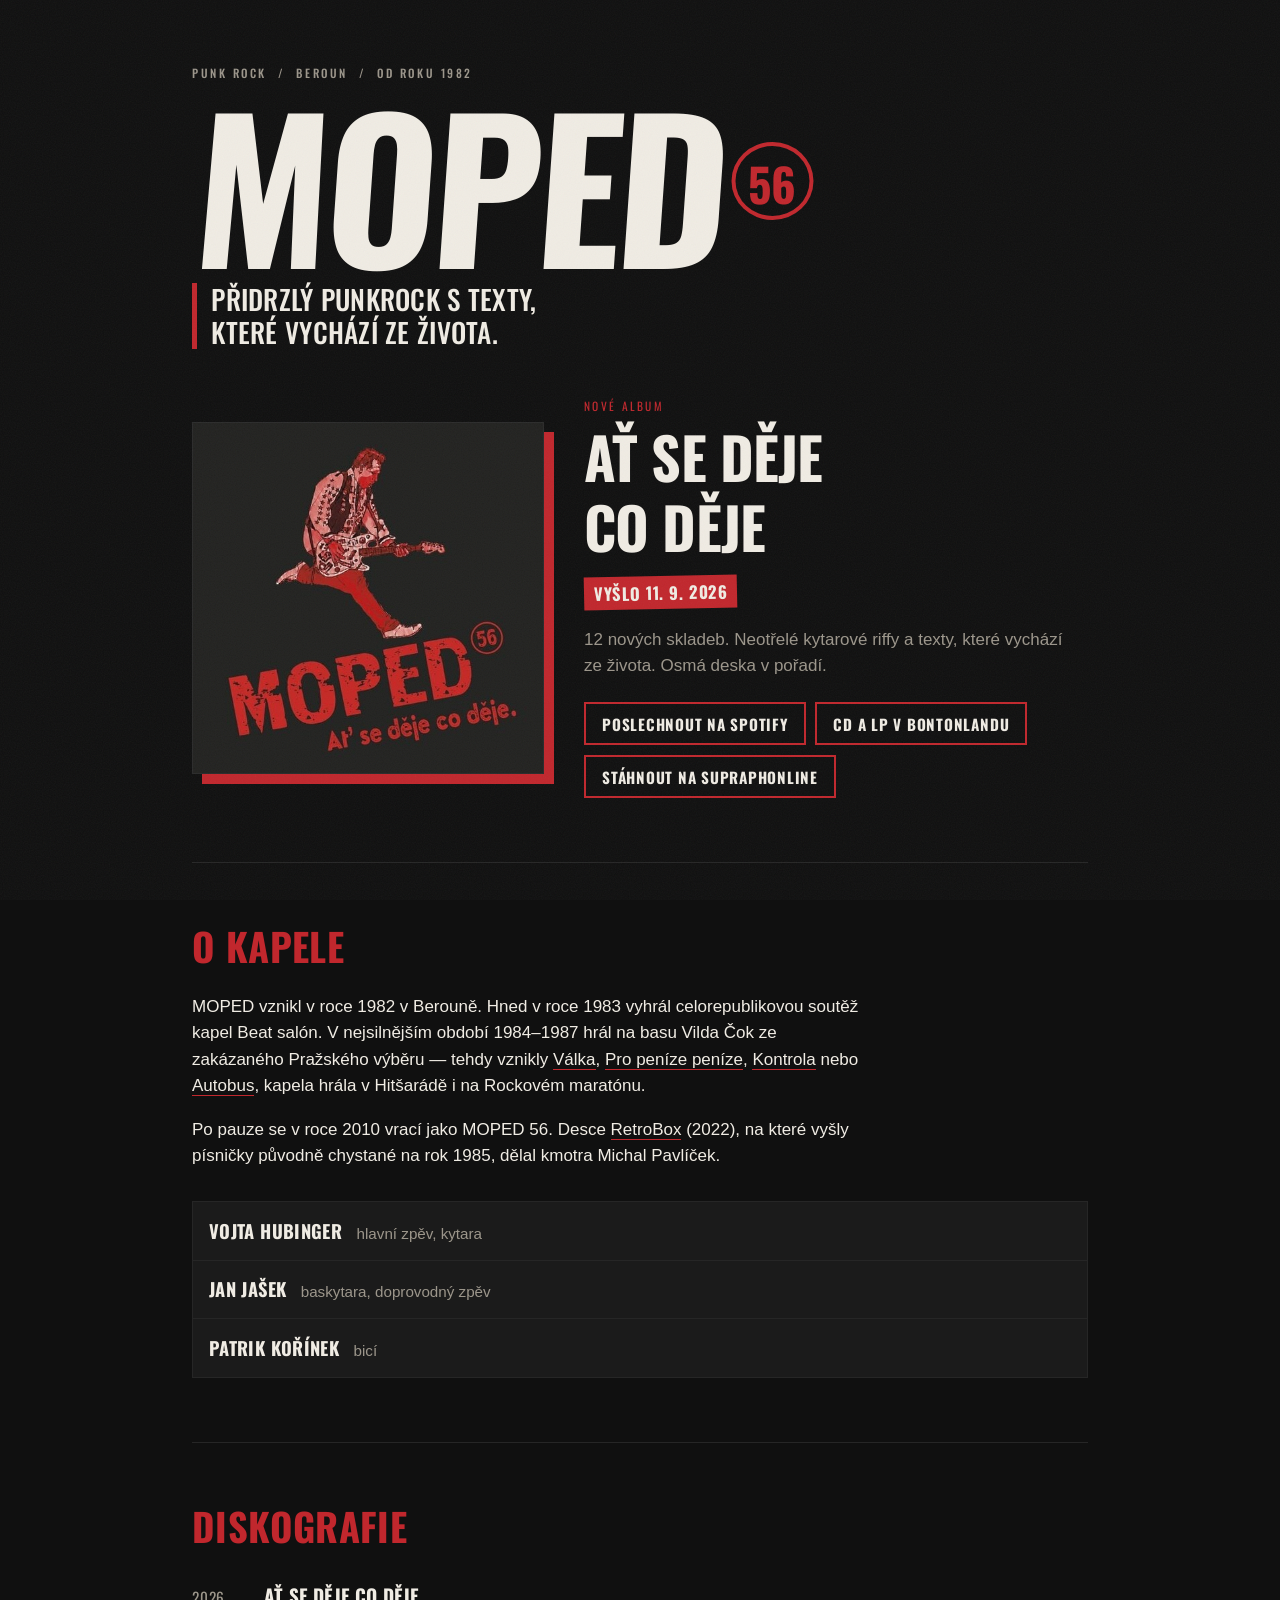
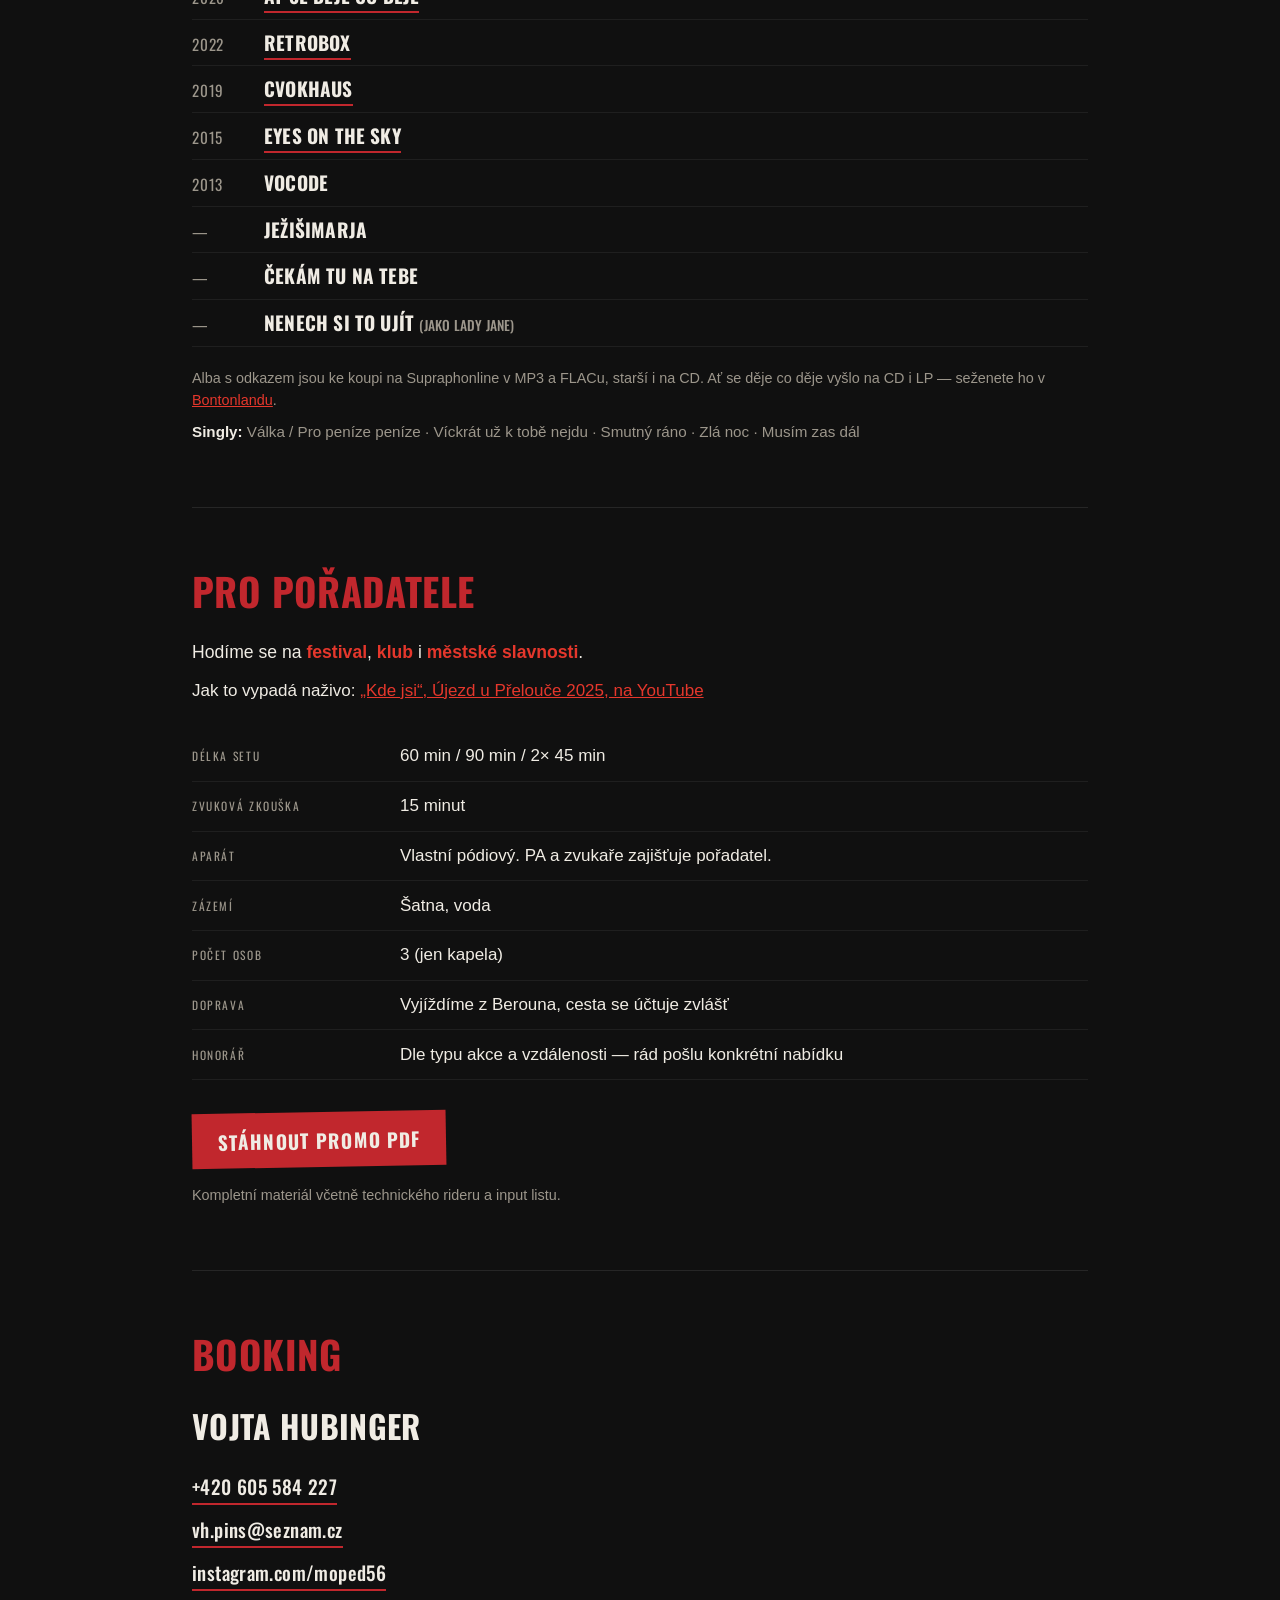
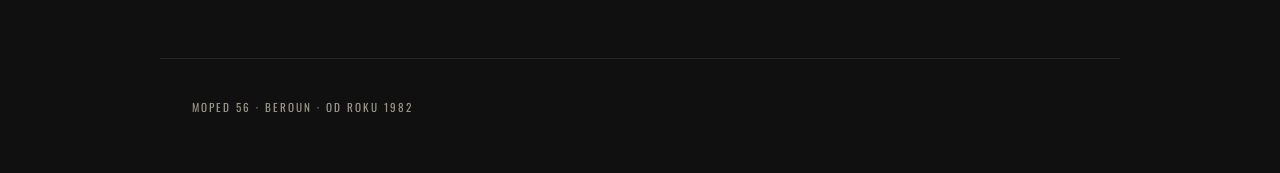
==== commit 1345c865: "Link CD and LP on Bontonland, name the Břevnov gig Co-Authored-By: Claude Opus 5.5 <noreply@anthropi" ====
--- a/index.html
+++ b/index.html
@@ -36,7 +36,8 @@
 
       <div class="links">
         <a class="link-btn" href="https://open.spotify.com/artist/3JX1EqImdihFfyDZTZLHoA" rel="noopener">Poslechnout na Spotify</a>
-        <a class="link-btn" href="https://www.supraphonline.cz/album/943127-at-se-deje-co-deje" rel="noopener">Koupit na Supraphonline</a>
+        <a class="link-btn" href="https://www.bontonland.cz/moped-56-at-se-deje-co-se-deje-1/" rel="noopener">CD a LP v Bontonlandu</a>
+        <a class="link-btn" href="https://www.supraphonline.cz/album/943127-at-se-deje-co-deje" rel="noopener">Stáhnout na Supraphonline</a>
       </div>
     </div>
   </div>
@@ -70,7 +71,7 @@
     <li><span class="rec-year">—</span> <span class="rec-name">Čekám tu na tebe</span></li>
     <li><span class="rec-year">—</span> <span class="rec-name">Nenech si to ujít <em>(jako Lady Jane)</em></span></li>
   </ol>
-  <p class="disco-note">Alba s odkazem jsou ke koupi na Supraphonline — na CD, v MP3 i ve FLACu.</p>
+  <p class="disco-note">Alba s odkazem jsou ke koupi na Supraphonline v MP3 a FLACu, starší i na CD. Ať se děje co děje vyšlo na CD i LP — seženete ho v <a href="https://www.bontonland.cz/moped-56-at-se-deje-co-se-deje-1/" rel="noopener">Bontonlandu</a>.</p>
   <p class="singles"><strong>Singly:</strong> Válka / Pro peníze peníze · Víckrát už k tobě nejdu · Smutný ráno · Zlá noc · Musím zas dál</p>
 </section>
 
